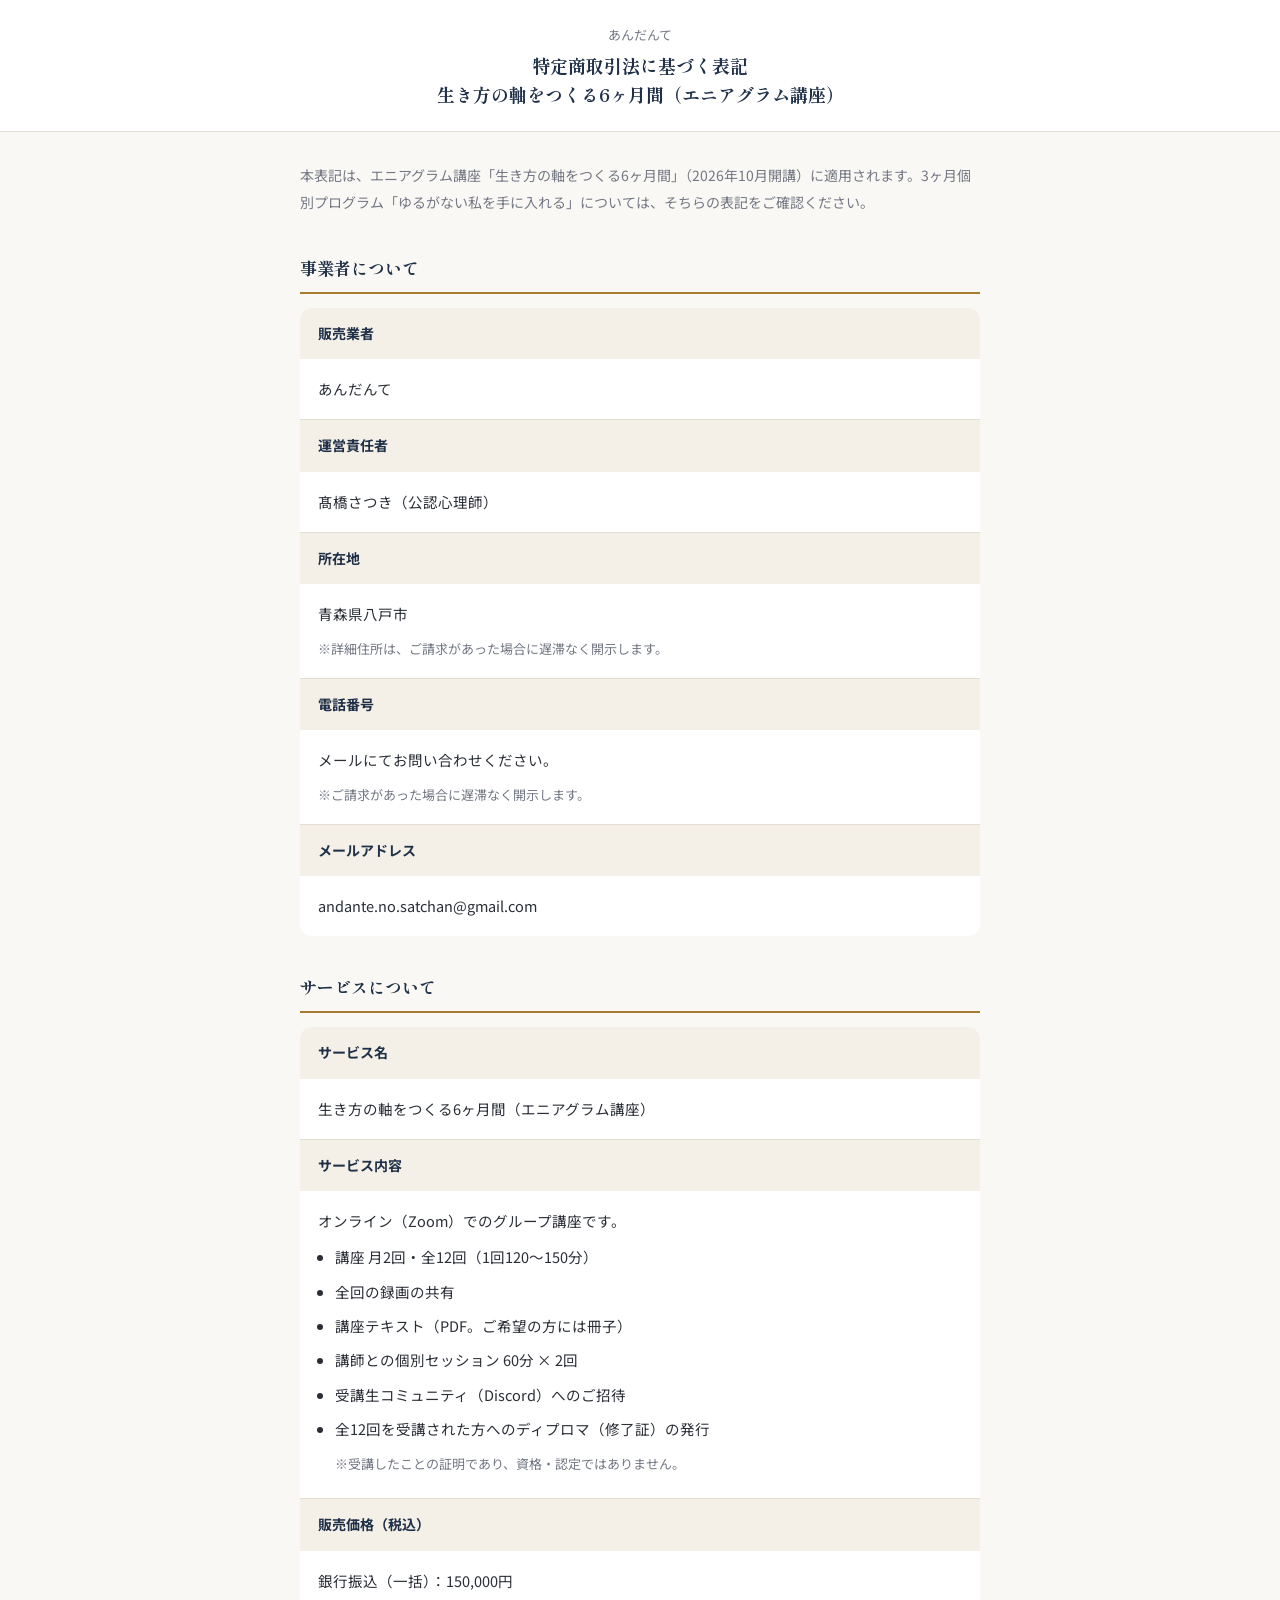
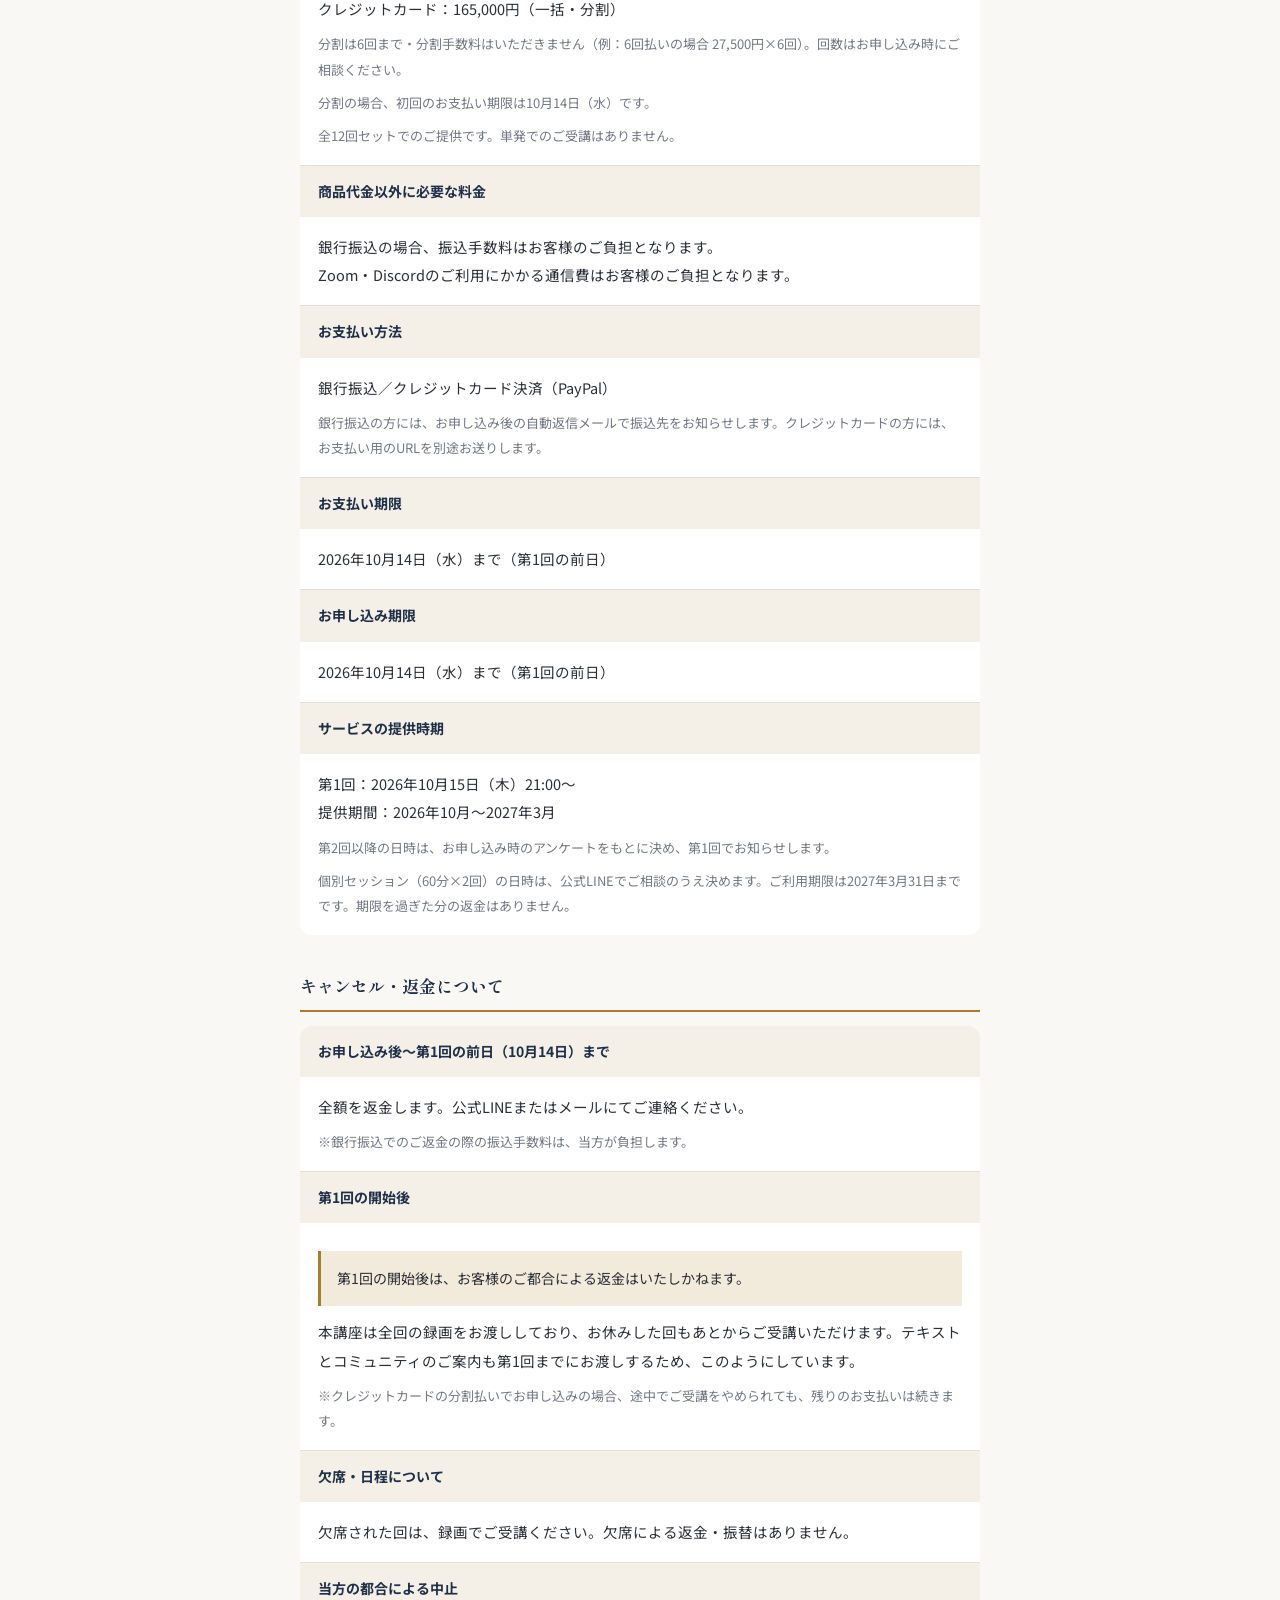
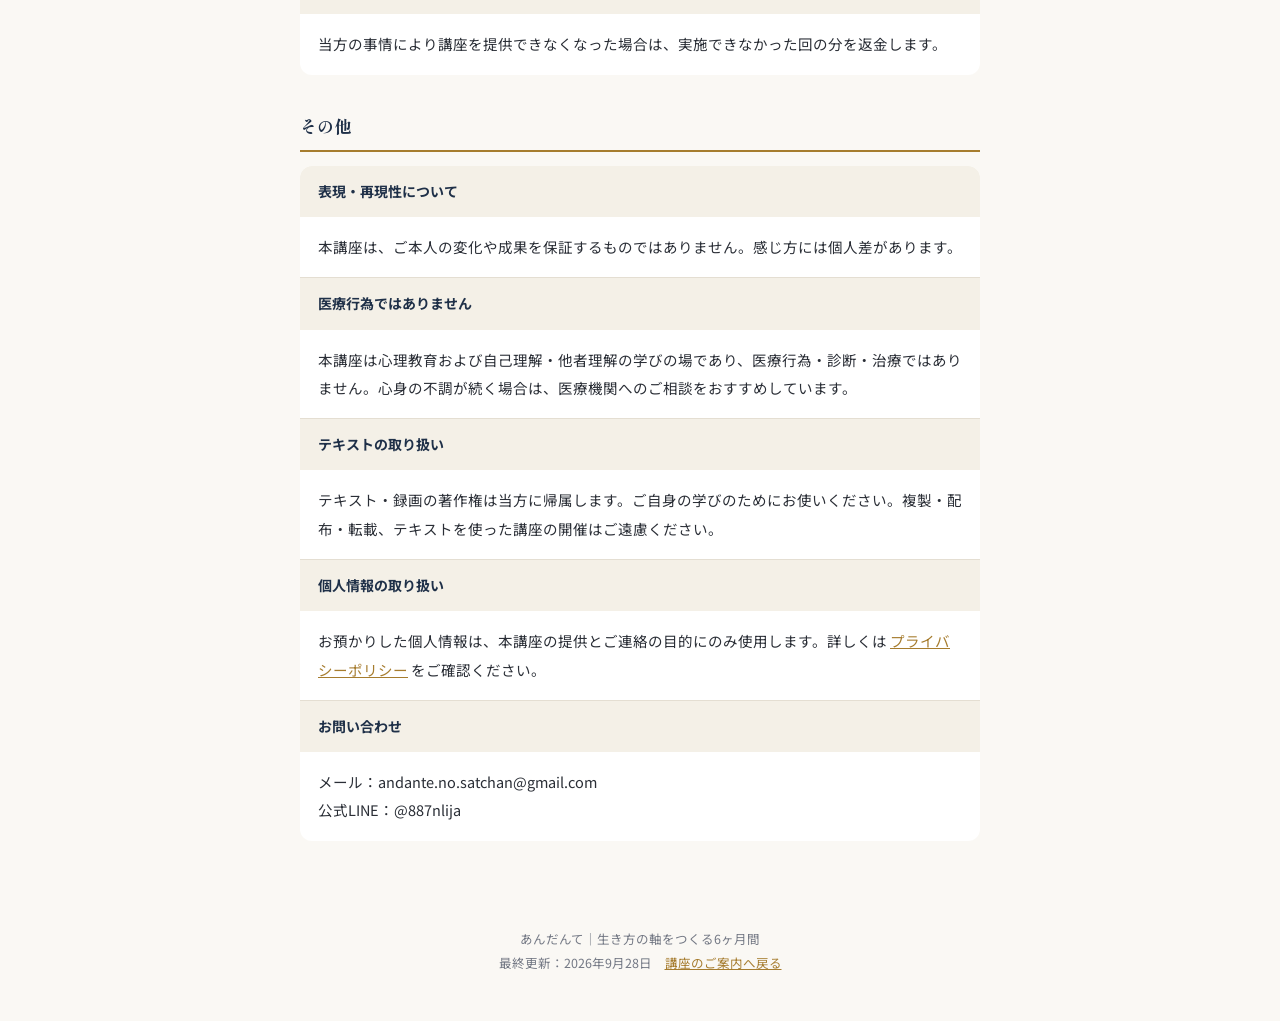
==== legal.html @ c230ad15 "6ヶ月講座ページを公開" ====
<!DOCTYPE html>
<html lang="ja">
<head>
<meta charset="UTF-8">
<meta name="viewport" content="width=device-width, initial-scale=1.0">
<title>特定商取引法に基づく表記｜生き方の軸をつくる6ヶ月間（エニアグラム講座）｜あんだんて</title>
<meta name="description" content="エニアグラム講座「生き方の軸をつくる6ヶ月間」の特定商取引法に基づく表記です。">
<meta name="robots" content="noindex">
<link rel="preconnect" href="https://fonts.googleapis.com">
<link href="https://fonts.googleapis.com/css2?family=Shippori+Mincho:wght@600&family=Noto+Sans+JP:wght@400;500;700&display=swap" rel="stylesheet">
<style>
:root{ --navy:#1F3048; --gold:#A67C2E; --gold-soft:#F2EADB; --base:#FAF8F4; --text:#2A2E36; --gray:#737884; --line:#E4DED2; --tbd:#FFF1A8; }
*{margin:0;padding:0;box-sizing:border-box;}
body{font-family:'Noto Sans JP','Hiragino Kaku Gothic ProN',sans-serif;background:var(--base);color:var(--text);line-height:1.95;font-size:15px;-webkit-text-size-adjust:100%;}
header{background:#fff;border-bottom:1px solid var(--line);padding:22px 20px;text-align:center;}
header p{font-size:13px;color:var(--gray);}
header h1{font-family:'Shippori Mincho','Hiragino Mincho ProN',serif;font-size:18px;margin-top:4px;line-height:1.6;color:var(--navy);}
.wrap{max-width:720px;margin:0 auto;padding:30px 20px 60px;}
.lead{font-size:14px;color:var(--gray);margin-bottom:26px;}
h2{font-family:'Shippori Mincho','Hiragino Mincho ProN',serif;font-size:17px;color:var(--navy);margin:34px 0 14px;padding-bottom:8px;border-bottom:2px solid var(--gold);}
dl{background:#fff;border-radius:12px;overflow:hidden;}
dt{background:#F4F0E7;padding:12px 18px;font-weight:700;font-size:14px;color:var(--navy);}
dd{padding:16px 18px;font-size:14.5px;border-bottom:1px solid var(--line);}
dd:last-child{border-bottom:none;}
dd ul{margin:8px 0 0 1.2em;}
dd li{margin-bottom:6px;}
.note{font-size:13px;color:var(--gray);margin-top:8px;}
.tbd{background:var(--tbd);color:#6A5300;font-weight:700;border-radius:4px;padding:0 6px;}
.highlight{background:var(--gold-soft);border-left:3px solid var(--gold);padding:14px 16px;margin:12px 0;font-size:14px;}
footer{text-align:center;padding:26px 20px 46px;font-size:12.5px;color:var(--gray);}
a{color:var(--gold);}
</style>
</head>
<body>
<header>
  <p>あんだんて</p>
  <h1>特定商取引法に基づく表記<br>生き方の軸をつくる6ヶ月間（エニアグラム講座）</h1>
</header>
<main class="wrap">
  <p class="lead">本表記は、エニアグラム講座「生き方の軸をつくる6ヶ月間」（2026年10月開講）に適用されます。3ヶ月個別プログラム「ゆるがない私を手に入れる」については、そちらの表記をご確認ください。</p>

  <h2>事業者について</h2>
  <dl>
    <dt>販売業者</dt><dd>あんだんて</dd>
    <dt>運営責任者</dt><dd>髙橋さつき（公認心理師）</dd>
    <dt>所在地</dt><dd>青森県八戸市<p class="note">※詳細住所は、ご請求があった場合に遅滞なく開示します。</p></dd>
    <dt>電話番号</dt><dd>メールにてお問い合わせください。<p class="note">※ご請求があった場合に遅滞なく開示します。</p></dd>
    <dt>メールアドレス</dt><dd>andante.no.satchan@gmail.com</dd>
  </dl>

  <h2>サービスについて</h2>
  <dl>
    <dt>サービス名</dt><dd>生き方の軸をつくる6ヶ月間（エニアグラム講座）</dd>
    <dt>サービス内容</dt><dd>
      オンライン（Zoom）でのグループ講座です。
      <ul>
        <li>講座 月2回・全12回（1回120〜150分）</li>
        <li>全回の録画の共有</li>
        <li>講座テキスト（PDF。ご希望の方には冊子）</li>
        <li>講師との個別セッション 60分 × 2回</li>
        <li>受講生コミュニティ（Discord）へのご招待</li>
        <li>全12回を受講された方へのディプロマ（修了証）の発行<p class="note">※受講したことの証明であり、資格・認定ではありません。</p></li>
      </ul>
    </dd>
    <dt>販売価格（税込）</dt><dd>
      銀行振込（一括）：150,000円<br>
      クレジットカード：165,000円（一括・分割）
      <p class="note">分割は6回まで・分割手数料はいただきません（例：6回払いの場合 27,500円×6回）。回数はお申し込み時にご相談ください。</p>
      <p class="note">分割の場合、初回のお支払い期限は10月14日（水）です。</p>
      <p class="note">全12回セットでのご提供です。単発でのご受講はありません。</p>
    </dd>
    <dt>商品代金以外に必要な料金</dt><dd>
      銀行振込の場合、振込手数料はお客様のご負担となります。<br>
      Zoom・Discordのご利用にかかる通信費はお客様のご負担となります。
    </dd>
    <dt>お支払い方法</dt><dd>銀行振込／クレジットカード決済（PayPal）<p class="note">銀行振込の方には、お申し込み後の自動返信メールで振込先をお知らせします。クレジットカードの方には、お支払い用のURLを別途お送りします。</p></dd>
    <dt>お支払い期限</dt><dd>2026年10月14日（水）まで（第1回の前日）</dd>
    <dt>お申し込み期限</dt><dd>2026年10月14日（水）まで（第1回の前日）</dd>
    <dt>サービスの提供時期</dt><dd>
      第1回：2026年10月15日（木）21:00〜<br>
      提供期間：2026年10月〜2027年3月
      <p class="note">第2回以降の日時は、お申し込み時のアンケートをもとに決め、第1回でお知らせします。</p>
      <p class="note">個別セッション（60分×2回）の日時は、公式LINEでご相談のうえ決めます。ご利用期限は2027年3月31日までです。期限を過ぎた分の返金はありません。</p>
    </dd>
  </dl>

  <h2>キャンセル・返金について</h2>
  <dl>
    <dt>お申し込み後〜第1回の前日（10月14日）まで</dt><dd>
      全額を返金します。公式LINEまたはメールにてご連絡ください。
      <p class="note">※銀行振込でのご返金の際の振込手数料は、当方が負担します。</p>
    </dd>
    <dt>第1回の開始後</dt><dd>
      <div class="highlight">第1回の開始後は、お客様のご都合による返金はいたしかねます。</div>
      本講座は全回の録画をお渡ししており、お休みした回もあとからご受講いただけます。テキストとコミュニティのご案内も第1回までにお渡しするため、このようにしています。
      <p class="note">※クレジットカードの分割払いでお申し込みの場合、途中でご受講をやめられても、残りのお支払いは続きます。</p>
    </dd>
    <dt>欠席・日程について</dt><dd>欠席された回は、録画でご受講ください。欠席による返金・振替はありません。</dd>
    <dt>当方の都合による中止</dt><dd>当方の事情により講座を提供できなくなった場合は、実施できなかった回の分を返金します。</dd>
  </dl>

  <h2>その他</h2>
  <dl>
    <dt>表現・再現性について</dt><dd>本講座は、ご本人の変化や成果を保証するものではありません。感じ方には個人差があります。</dd>
    <dt>医療行為ではありません</dt><dd>本講座は心理教育および自己理解・他者理解の学びの場であり、医療行為・診断・治療ではありません。心身の不調が続く場合は、医療機関へのご相談をおすすめしています。</dd>
    <dt>テキストの取り扱い</dt><dd>テキスト・録画の著作権は当方に帰属します。ご自身の学びのためにお使いください。複製・配布・転載、テキストを使った講座の開催はご遠慮ください。</dd>
    <dt>個人情報の取り扱い</dt><dd>お預かりした個人情報は、本講座の提供とご連絡の目的にのみ使用します。詳しくは <a href="privacy.html">プライバシーポリシー</a> をご確認ください。</dd>
    <dt>お問い合わせ</dt><dd>メール：andante.no.satchan@gmail.com<br>公式LINE：@887nlija</dd>
  </dl>
</main>
<footer>あんだんて｜生き方の軸をつくる6ヶ月間<br>最終更新：2026年9月28日　<a href="./">講座のご案内へ戻る</a></footer>
</body>
</html>
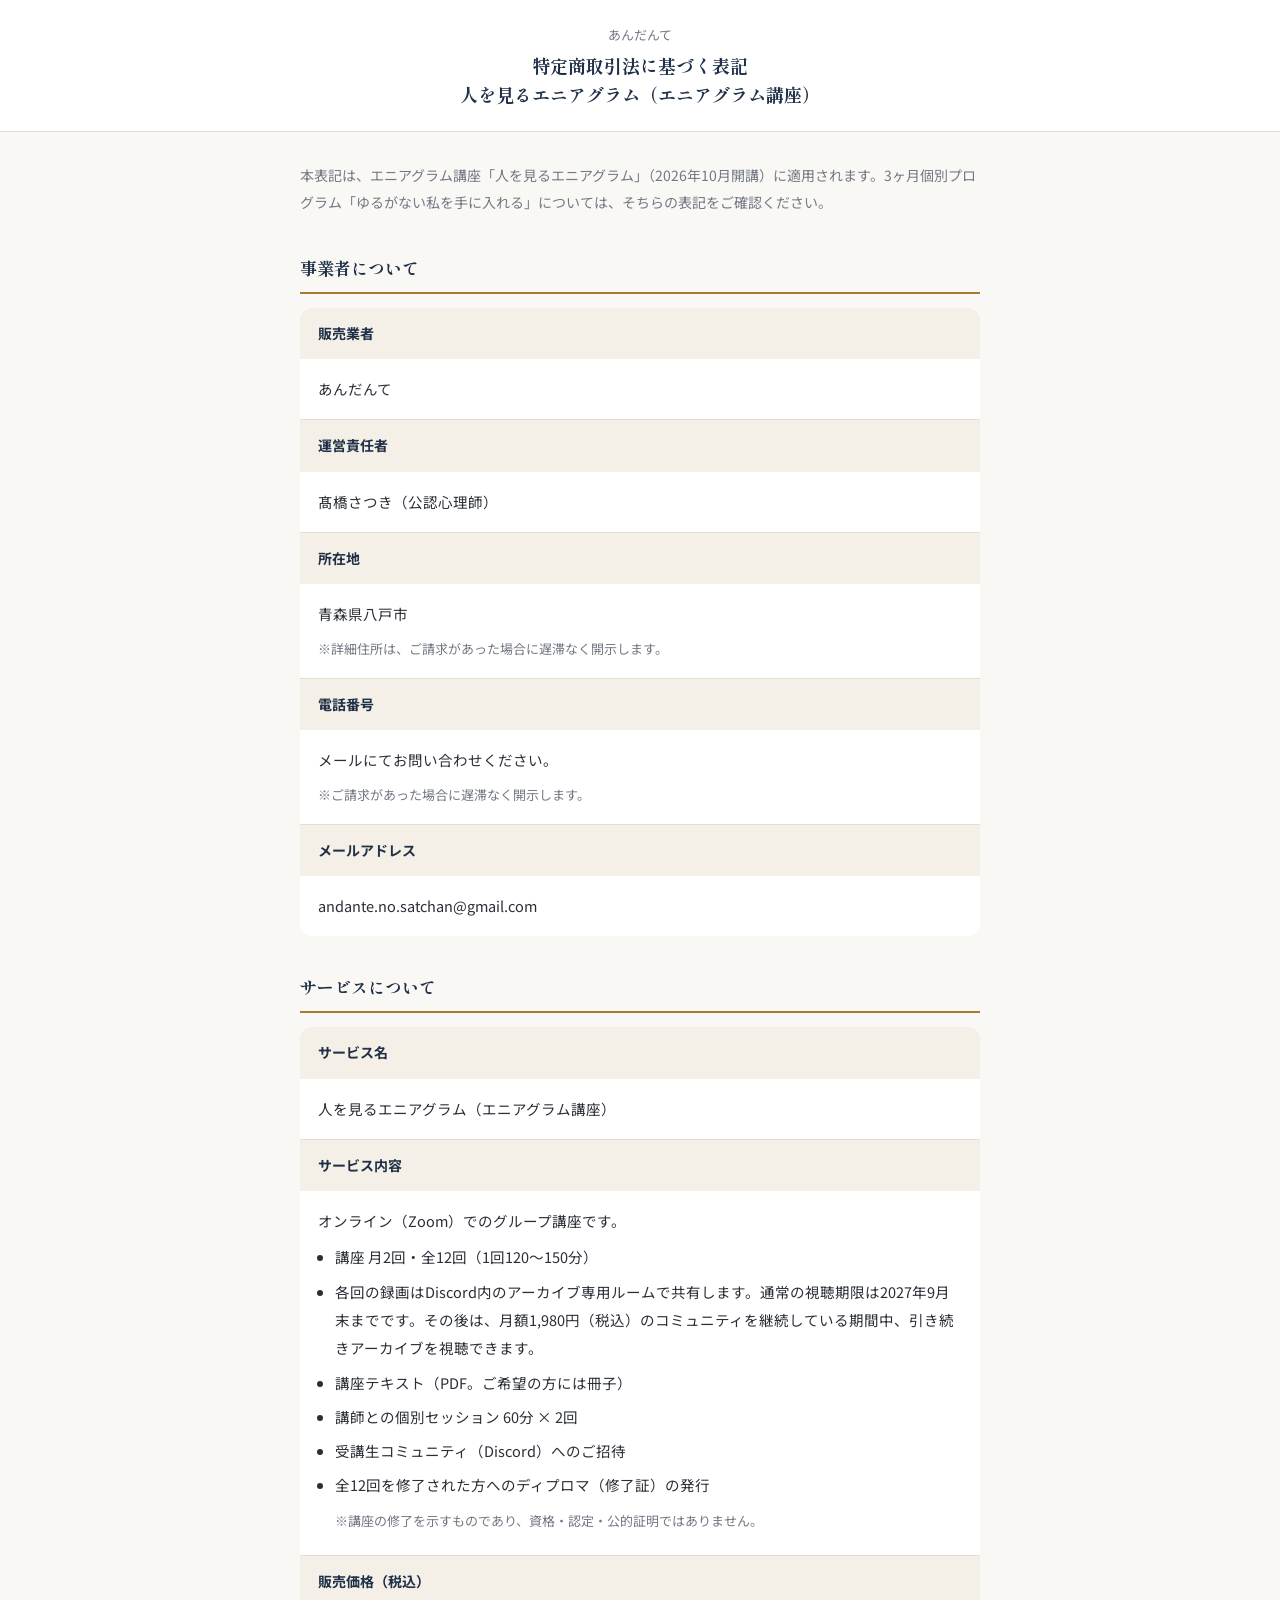
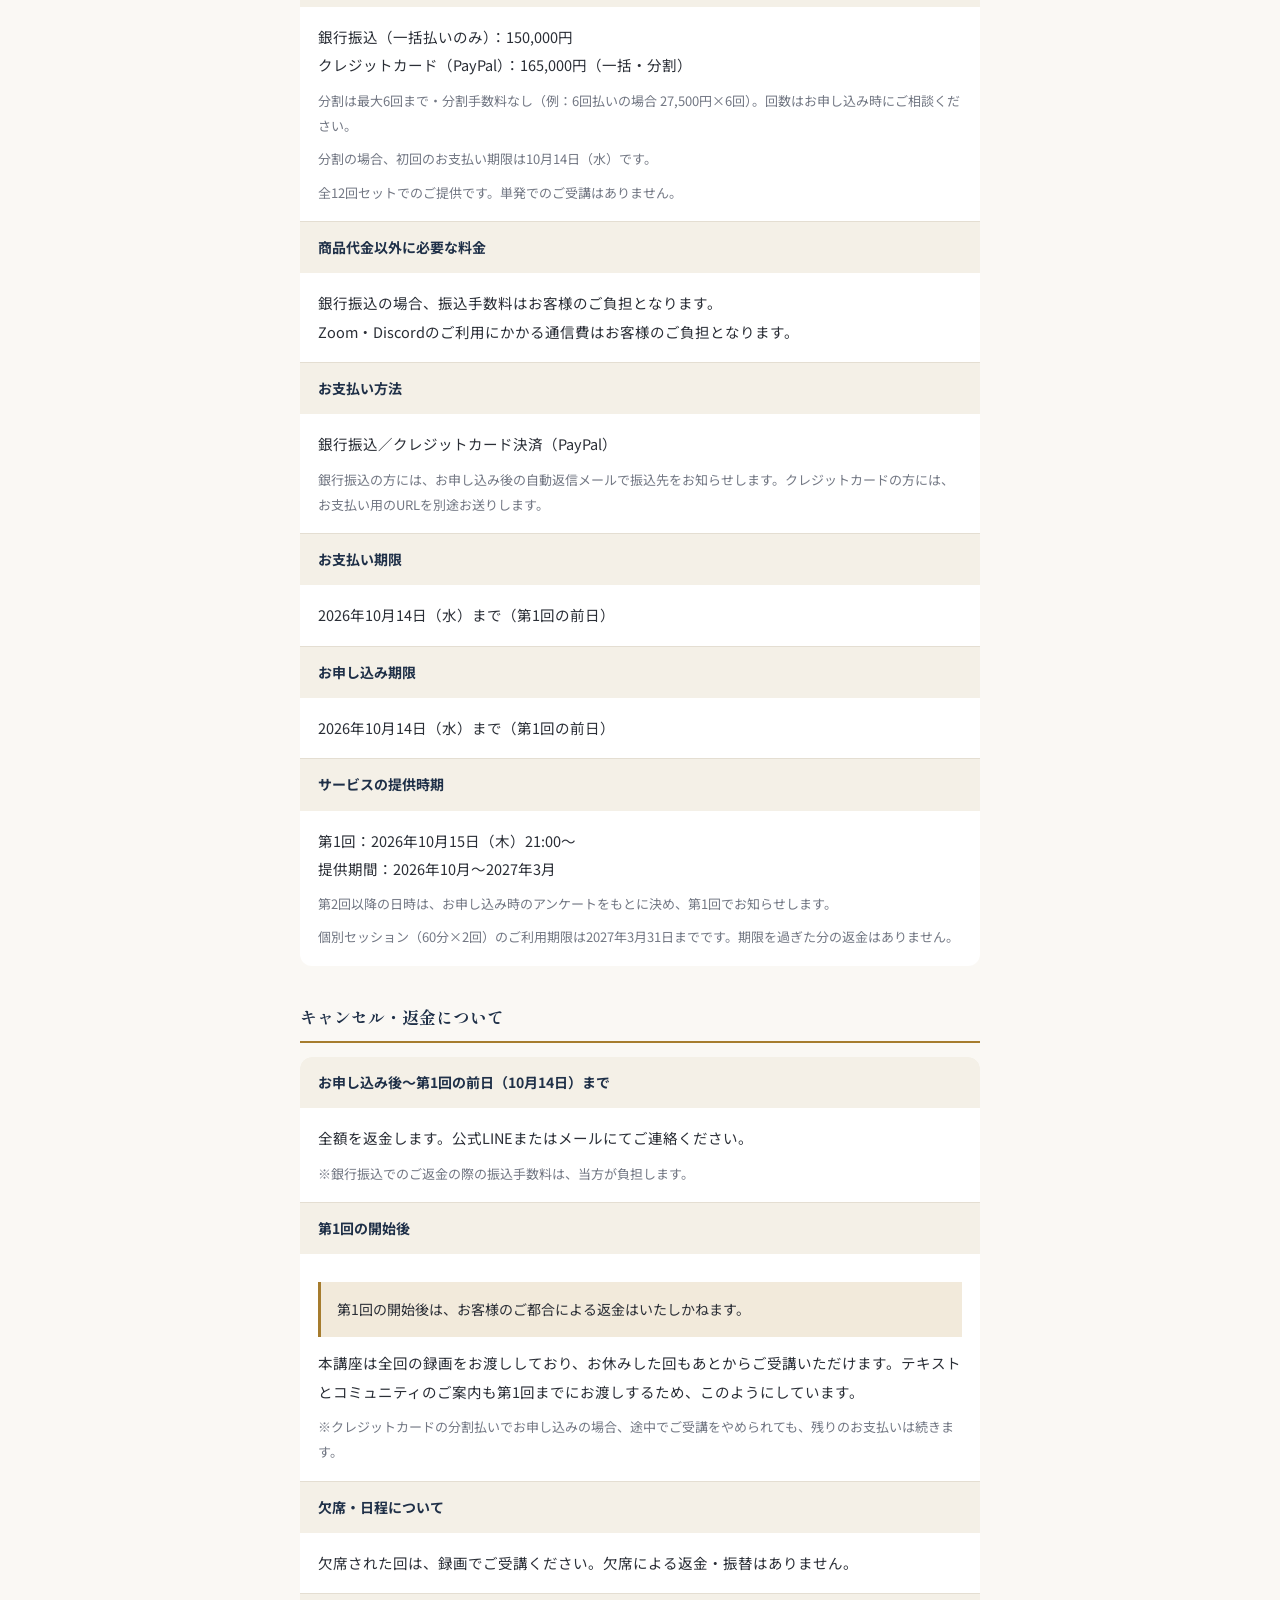
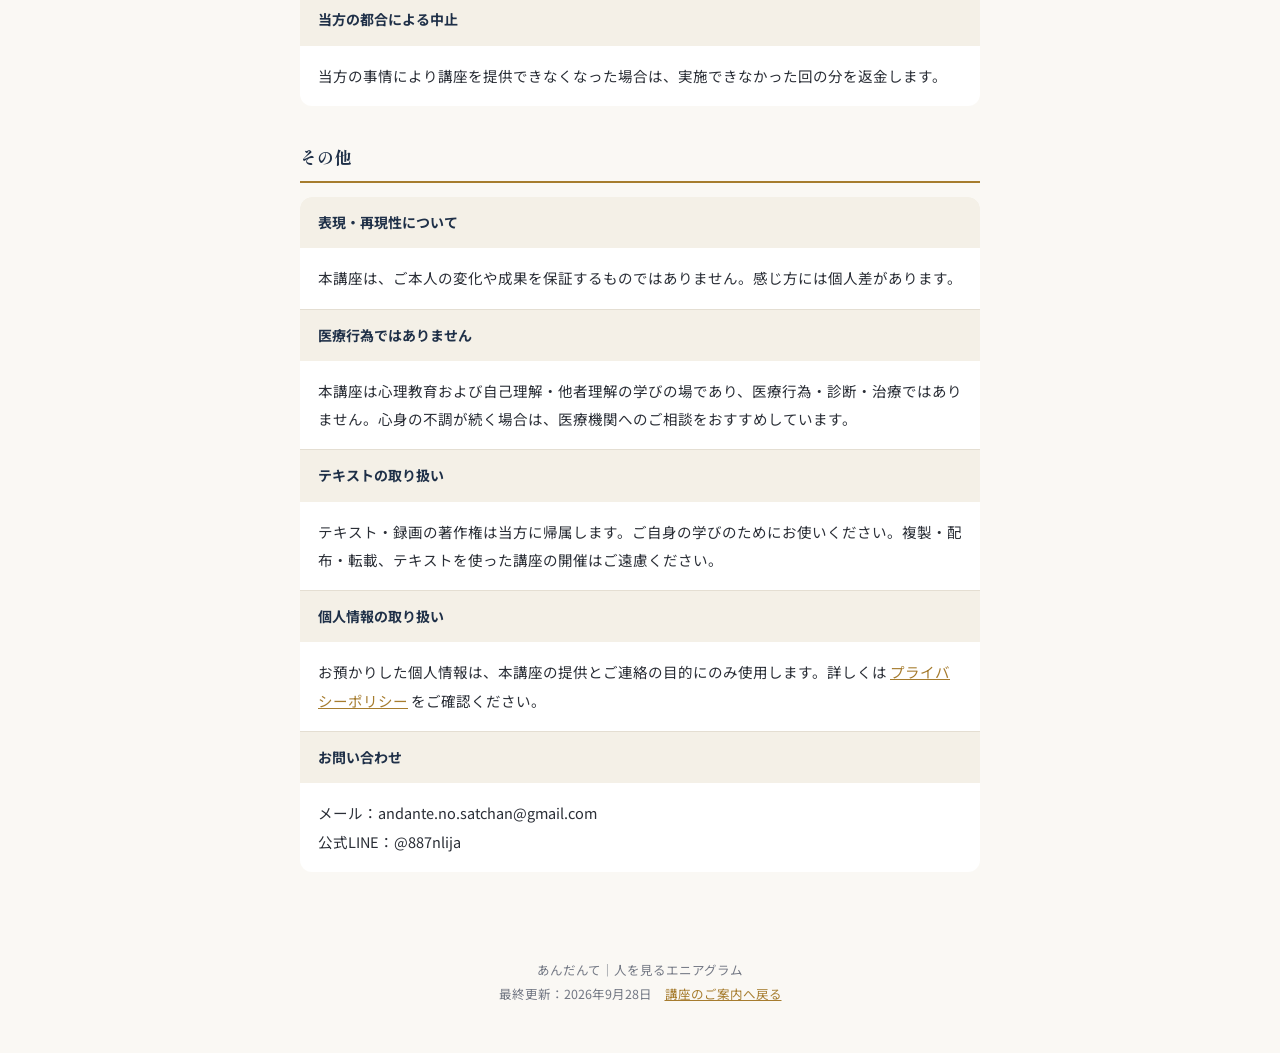
==== commit 82dd038e: "Publish refined 人を見るエニアグラム landing page" ====
--- a/legal.html
+++ b/legal.html
@@ -3,8 +3,8 @@
 <head>
 <meta charset="UTF-8">
 <meta name="viewport" content="width=device-width, initial-scale=1.0">
-<title>特定商取引法に基づく表記｜生き方の軸をつくる6ヶ月間（エニアグラム講座）｜あんだんて</title>
-<meta name="description" content="エニアグラム講座「生き方の軸をつくる6ヶ月間」の特定商取引法に基づく表記です。">
+<title>特定商取引法に基づく表記｜人を見るエニアグラム（エニアグラム講座）｜あんだんて</title>
+<meta name="description" content="エニアグラム講座「人を見るエニアグラム」の特定商取引法に基づく表記です。">
 <meta name="robots" content="noindex">
 <link rel="preconnect" href="https://fonts.googleapis.com">
 <link href="https://fonts.googleapis.com/css2?family=Shippori+Mincho:wght@600&family=Noto+Sans+JP:wght@400;500;700&display=swap" rel="stylesheet">
@@ -34,10 +34,10 @@
 <body>
 <header>
   <p>あんだんて</p>
-  <h1>特定商取引法に基づく表記<br>生き方の軸をつくる6ヶ月間（エニアグラム講座）</h1>
+  <h1>特定商取引法に基づく表記<br>人を見るエニアグラム（エニアグラム講座）</h1>
 </header>
 <main class="wrap">
-  <p class="lead">本表記は、エニアグラム講座「生き方の軸をつくる6ヶ月間」（2026年10月開講）に適用されます。3ヶ月個別プログラム「ゆるがない私を手に入れる」については、そちらの表記をご確認ください。</p>
+  <p class="lead">本表記は、エニアグラム講座「人を見るエニアグラム」（2026年10月開講）に適用されます。3ヶ月個別プログラム「ゆるがない私を手に入れる」については、そちらの表記をご確認ください。</p>
 
   <h2>事業者について</h2>
   <dl>
@@ -50,22 +50,22 @@
 
   <h2>サービスについて</h2>
   <dl>
-    <dt>サービス名</dt><dd>生き方の軸をつくる6ヶ月間（エニアグラム講座）</dd>
+    <dt>サービス名</dt><dd>人を見るエニアグラム（エニアグラム講座）</dd>
     <dt>サービス内容</dt><dd>
       オンライン（Zoom）でのグループ講座です。
       <ul>
         <li>講座 月2回・全12回（1回120〜150分）</li>
-        <li>全回の録画の共有</li>
+        <li>各回の録画はDiscord内のアーカイブ専用ルームで共有します。通常の視聴期限は2027年9月末までです。その後は、月額1,980円（税込）のコミュニティを継続している期間中、引き続きアーカイブを視聴できます。</li>
         <li>講座テキスト（PDF。ご希望の方には冊子）</li>
         <li>講師との個別セッション 60分 × 2回</li>
         <li>受講生コミュニティ（Discord）へのご招待</li>
-        <li>全12回を受講された方へのディプロマ（修了証）の発行<p class="note">※受講したことの証明であり、資格・認定ではありません。</p></li>
+        <li>全12回を修了された方へのディプロマ（修了証）の発行<p class="note">※講座の修了を示すものであり、資格・認定・公的証明ではありません。</p></li>
       </ul>
     </dd>
     <dt>販売価格（税込）</dt><dd>
-      銀行振込（一括）：150,000円<br>
-      クレジットカード：165,000円（一括・分割）
-      <p class="note">分割は6回まで・分割手数料はいただきません（例：6回払いの場合 27,500円×6回）。回数はお申し込み時にご相談ください。</p>
+      銀行振込（一括払いのみ）：150,000円<br>
+      クレジットカード（PayPal）：165,000円（一括・分割）
+      <p class="note">分割は最大6回まで・分割手数料なし（例：6回払いの場合 27,500円×6回）。回数はお申し込み時にご相談ください。</p>
       <p class="note">分割の場合、初回のお支払い期限は10月14日（水）です。</p>
       <p class="note">全12回セットでのご提供です。単発でのご受講はありません。</p>
     </dd>
@@ -80,7 +80,7 @@
       第1回：2026年10月15日（木）21:00〜<br>
       提供期間：2026年10月〜2027年3月
       <p class="note">第2回以降の日時は、お申し込み時のアンケートをもとに決め、第1回でお知らせします。</p>
-      <p class="note">個別セッション（60分×2回）の日時は、公式LINEでご相談のうえ決めます。ご利用期限は2027年3月31日までです。期限を過ぎた分の返金はありません。</p>
+      <p class="note">個別セッション（60分×2回）のご利用期限は2027年3月31日までです。期限を過ぎた分の返金はありません。</p>
     </dd>
   </dl>
 
@@ -108,6 +108,6 @@
     <dt>お問い合わせ</dt><dd>メール：andante.no.satchan@gmail.com<br>公式LINE：@887nlija</dd>
   </dl>
 </main>
-<footer>あんだんて｜生き方の軸をつくる6ヶ月間<br>最終更新：2026年9月28日　<a href="./">講座のご案内へ戻る</a></footer>
+<footer>あんだんて｜人を見るエニアグラム<br>最終更新：2026年9月28日　<a href="./">講座のご案内へ戻る</a></footer>
 </body>
 </html>
